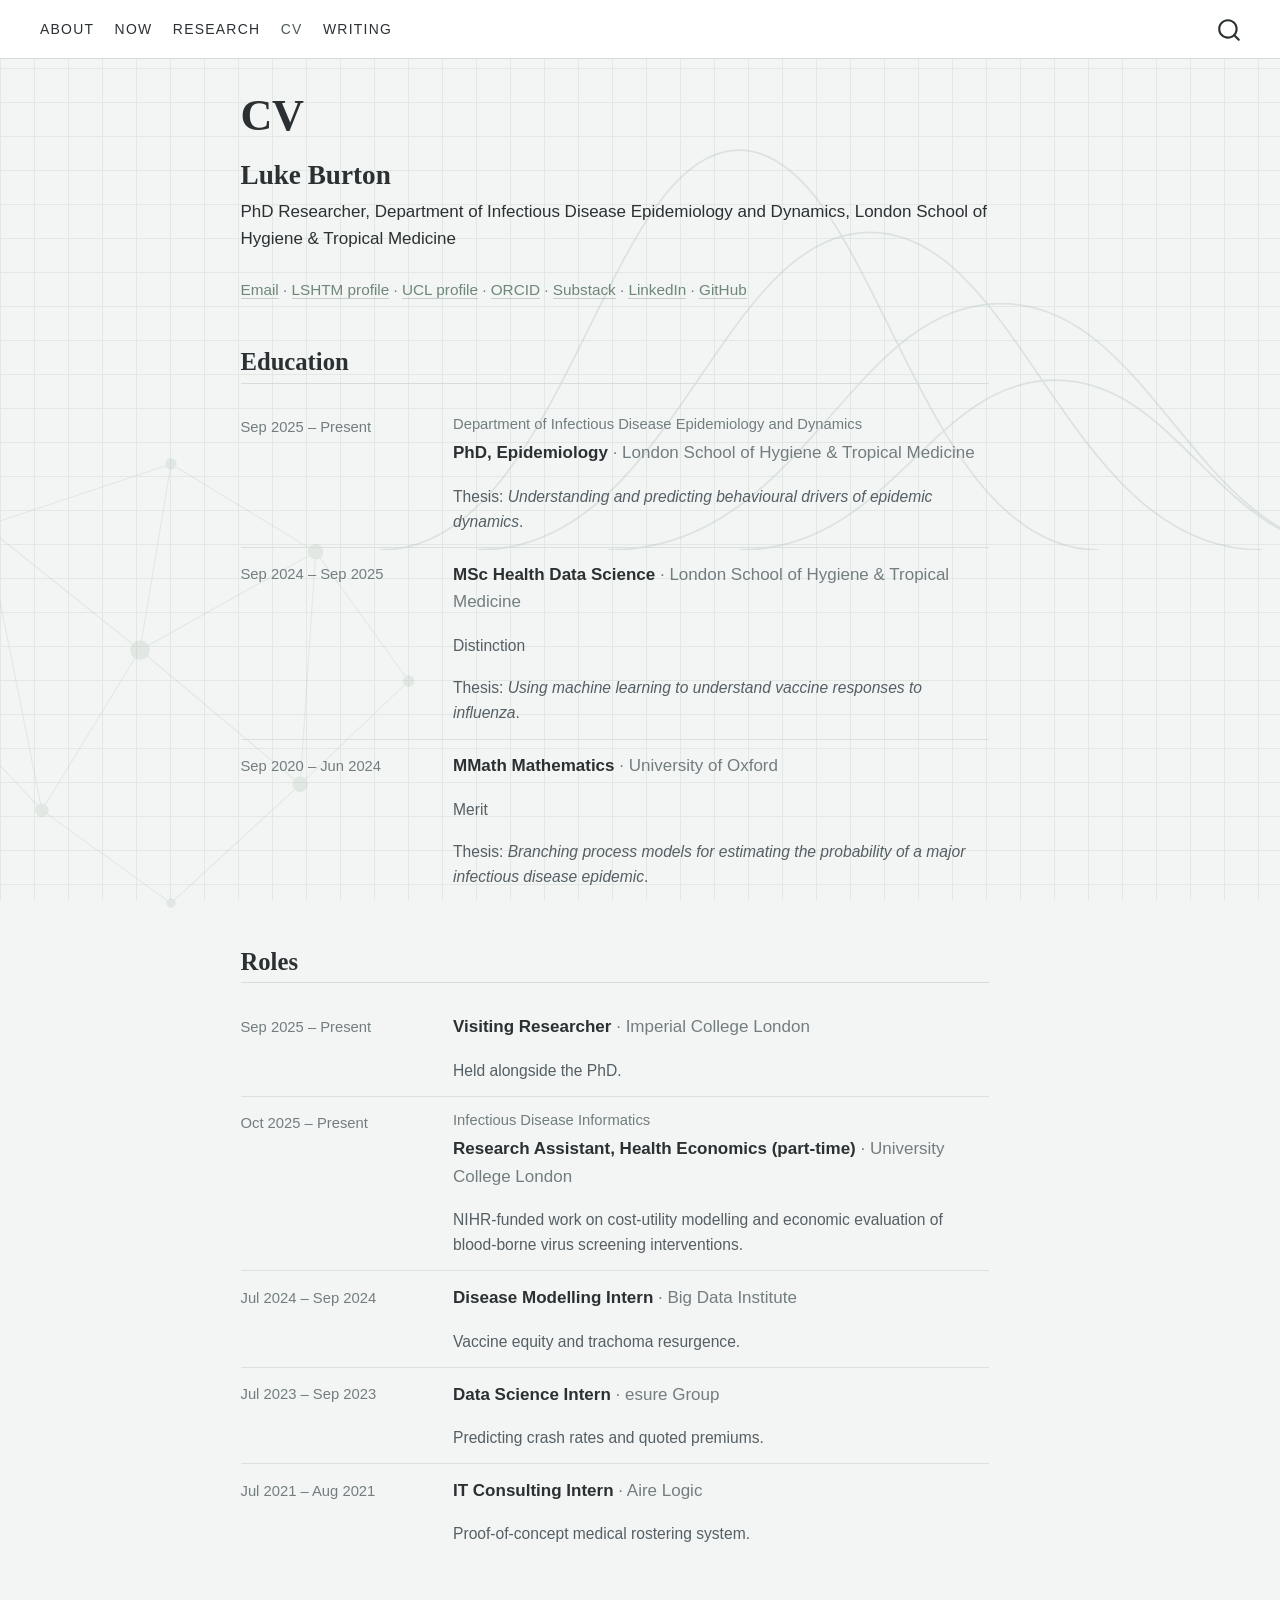
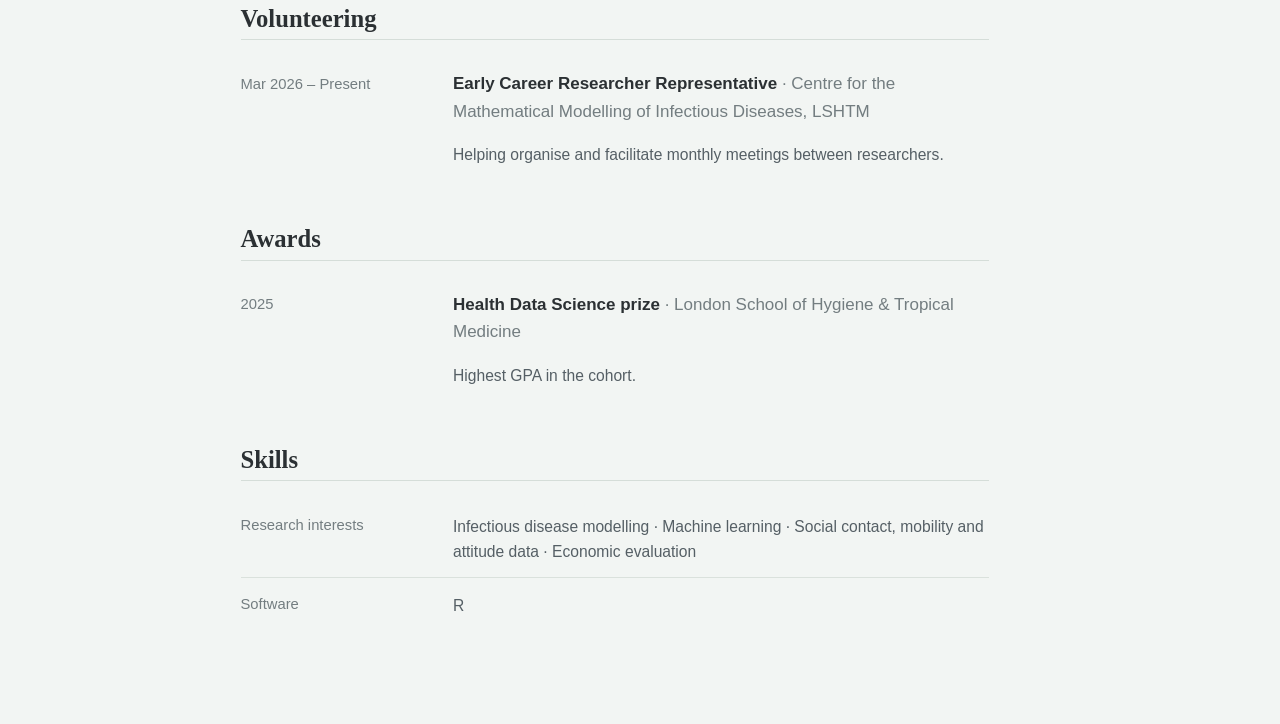
==== cv.html @ eecdefc7 "Built site for gh-pages" ====
<!DOCTYPE html>
<html xmlns="http://www.w3.org/1999/xhtml" lang="en" xml:lang="en"><head>

<meta charset="utf-8">
<meta name="generator" content="quarto-1.10.18">

<meta name="viewport" content="width=device-width, initial-scale=1.0, user-scalable=yes">


<title>CV</title>
<style>
/* Default styles provided by pandoc.
** See https://pandoc.org/MANUAL.html#variables-for-html for config info.
*/
span.smallcaps{font-variant: small-caps;}
div.columns{display: flex; gap: 1.5em;}
div.column{flex: auto;}
@media screen {
div.columns{gap: min(4vw, 1.5em);}
div.column{overflow-x: auto;}
}
div.hanging-indent{margin-left: 1.5em; text-indent: -1.5em;}
ul.task-list{list-style: none;}
ul.task-list li input[type="checkbox"] {
  width: 0.8em;
  margin: 0 0.8em 0.2em -1em; /* quarto-specific, see https://github.com/quarto-dev/quarto-cli/issues/4556 */ 
  vertical-align: middle;
}
</style>


<script src="site_libs/quarto-nav/quarto-nav.js"></script>
<script src="site_libs/quarto-nav/headroom.min.js"></script>
<script src="site_libs/clipboard/clipboard.min.js"></script>
<script src="site_libs/quarto-search/autocomplete.umd.js"></script>
<script src="site_libs/quarto-search/fuse.min.js"></script>
<script src="site_libs/quarto-search/quarto-search.js"></script>
<meta name="quarto:offset" content="./">
<script src="site_libs/quarto-html/quarto.js" type="module"></script>
<script src="site_libs/quarto-html/tabsets/tabsets.js" type="module"></script>
<script src="site_libs/quarto-html/popper.min.js"></script>
<script src="site_libs/quarto-html/tippy.umd.min.js"></script>
<script src="site_libs/quarto-html/anchor.min.js"></script>
<link href="site_libs/quarto-html/tippy.css" rel="stylesheet">
<link href="site_libs/quarto-html/quarto-syntax-highlighting-64a204ab8560d761af7679ceaba22944.css" rel="stylesheet" id="quarto-text-highlighting-styles">
<script src="site_libs/bootstrap/bootstrap.min.js"></script>
<link href="site_libs/bootstrap/bootstrap-icons.css" rel="stylesheet">
<link href="site_libs/bootstrap/bootstrap-a28bf1c7a358cd88977285973ed14ad2.min.css" rel="stylesheet" append-hash="true" id="quarto-bootstrap" data-mode="light">
<script id="quarto-search-options" type="application/json">{
  "location": "navbar",
  "copy-button": false,
  "collapse-after": 3,
  "panel-placement": "end",
  "type": "overlay",
  "limit": 50,
  "keyboard-shortcut": [
    "f",
    "/",
    "s"
  ],
  "show-item-context": false,
  "language": {
    "search-no-results-text": "No results",
    "search-matching-documents-text": "matching documents",
    "search-copy-link-title": "Copy link to search",
    "search-hide-matches-text": "Hide additional matches",
    "search-more-match-text": "more match in this document",
    "search-more-matches-text": "more matches in this document",
    "search-clear-button-title": "Clear",
    "search-text-placeholder": "",
    "search-detached-cancel-button-title": "Cancel",
    "search-submit-button-title": "Submit",
    "search-label": "Search"
  }
}</script>


</head>

<body class="nav-fixed fullcontent quarto-light">

<div id="quarto-search-results"></div>
  <header id="quarto-header" class="headroom fixed-top">
    <nav class="navbar navbar-expand-lg " data-bs-theme="dark">
      <div class="navbar-container container-fluid">
            <div id="quarto-search" class="" title="Search"></div>
          <button class="navbar-toggler" type="button" data-bs-toggle="collapse" data-bs-target="#navbarCollapse" aria-controls="navbarCollapse" role="menu" aria-expanded="false" aria-label="Toggle navigation" onclick="if (window.quartoToggleHeadroom) { window.quartoToggleHeadroom(); }">
  <span class="navbar-toggler-icon"></span>
</button>
          <div class="collapse navbar-collapse" id="navbarCollapse">
            <ul class="navbar-nav navbar-nav-scroll me-auto">
  <li class="nav-item">
    <a class="nav-link" href="./index.html"> 
<span class="menu-text">About</span></a>
  </li>  
  <li class="nav-item">
    <a class="nav-link" href="./now.html"> 
<span class="menu-text">Now</span></a>
  </li>  
  <li class="nav-item">
    <a class="nav-link" href="./research.html"> 
<span class="menu-text">Research</span></a>
  </li>  
  <li class="nav-item">
    <a class="nav-link active" href="./cv.html" aria-current="page"> 
<span class="menu-text">CV</span></a>
  </li>  
  <li class="nav-item">
    <a class="nav-link" href="./writing.html"> 
<span class="menu-text">Writing</span></a>
  </li>  
</ul>
          </div> <!-- /navcollapse -->
            <div class="quarto-navbar-tools">
</div>
      </div> <!-- /container-fluid -->
    </nav>
</header>
<!-- content -->
<div id="quarto-content" class="quarto-container page-columns page-rows-contents page-layout-article page-navbar">
<!-- sidebar -->
<!-- margin-sidebar -->
    
<!-- main -->
<main class="content" id="quarto-document-content">

<header id="title-block-header" class="quarto-title-block default">
<div class="quarto-title">
<h1 class="title">CV</h1>
</div>



<div class="quarto-title-meta">

    
  
    
  </div>
  


</header>


<section id="b58fc729-690b-4000-b19f-365a4093b2ff7b7b3c2076617220706572736f6e616c2e6e616d65203e7d7d" class="level2 unnumbered cv-name cv-header">
<h2 class="unnumbered cv-name anchored" data-anchor-id="b58fc729-690b-4000-b19f-365a4093b2ff7b7b3c2076617220706572736f6e616c2e6e616d65203e7d7d">Luke Burton</h2>
<p>PhD Researcher, Department of Infectious Disease Epidemiology and Dynamics, London School of Hygiene &amp; Tropical Medicine</p>
</section>
<!-- Generated file. Do not edit by hand. -->
<div class="profile-links">
<p><a href="mailto:Luke.Burton1@student.lshtm.ac.uk">Email</a> · <a href="https://www.lshtm.ac.uk/aboutus/people/burton.luke">LSHTM profile</a> · <a href="https://profiles.ucl.ac.uk/108469-luke-burton">UCL profile</a> · <a href="https://orcid.org/0009-0004-3168-0413">ORCID</a> · <a href="https://laburton.substack.com">Substack</a> · <a href="https://www.linkedin.com/in/luke-burton-7563511b1/">LinkedIn</a> · <a href="https://github.com/lukeburton02">GitHub</a></p>
</div>
<section id="education" class="level2">
<h2 class="anchored" data-anchor-id="education">Education</h2>
<!-- Generated file. Do not edit by hand. -->
<div class="cv-entry">
<div class="cv-dates">
<p>Sep 2025 – Present</p>
</div>
<div class="cv-body">
<div class="cv-dept">
<p>Department of Infectious Disease Epidemiology and Dynamics</p>
</div>
<p><strong>PhD, Epidemiology</strong> <span class="cv-org">London School of Hygiene &amp; Tropical Medicine</span></p>
<div class="cv-notes">
<p>Thesis: <em>Understanding and predicting behavioural drivers of epidemic dynamics</em>.</p>
</div>
</div>
</div>
<div class="cv-entry">
<div class="cv-dates">
<p>Sep 2024 – Sep 2025</p>
</div>
<div class="cv-body">
<p><strong>MSc Health Data Science</strong> <span class="cv-org">London School of Hygiene &amp; Tropical Medicine</span></p>
<div class="cv-notes">
<p>Distinction</p>
<p>Thesis: <em>Using machine learning to understand vaccine responses to influenza</em>.</p>
</div>
</div>
</div>
<div class="cv-entry">
<div class="cv-dates">
<p>Sep 2020 – Jun 2024</p>
</div>
<div class="cv-body">
<p><strong>MMath Mathematics</strong> <span class="cv-org">University of Oxford</span></p>
<div class="cv-notes">
<p>Merit</p>
<p>Thesis: <em>Branching process models for estimating the probability of a major infectious disease epidemic</em>.</p>
</div>
</div>
</div>
</section>
<section id="roles" class="level2">
<h2 class="anchored" data-anchor-id="roles">Roles</h2>
<!-- Generated file. Do not edit by hand. -->
<div class="cv-entry">
<div class="cv-dates">
<p>Sep 2025 – Present</p>
</div>
<div class="cv-body">
<p><strong>Visiting Researcher</strong> <span class="cv-org">Imperial College London</span></p>
<div class="cv-notes">
<p>Held alongside the PhD.</p>
</div>
</div>
</div>
<div class="cv-entry">
<div class="cv-dates">
<p>Oct 2025 – Present</p>
</div>
<div class="cv-body">
<div class="cv-dept">
<p>Infectious Disease Informatics</p>
</div>
<p><strong>Research Assistant, Health Economics (part-time)</strong> <span class="cv-org">University College London</span></p>
<div class="cv-notes">
<p>NIHR-funded work on cost-utility modelling and economic evaluation of blood-borne virus screening interventions.</p>
</div>
</div>
</div>
<div class="cv-entry">
<div class="cv-dates">
<p>Jul 2024 – Sep 2024</p>
</div>
<div class="cv-body">
<p><strong>Disease Modelling Intern</strong> <span class="cv-org">Big Data Institute</span></p>
<div class="cv-notes">
<p>Vaccine equity and trachoma resurgence.</p>
</div>
</div>
</div>
<div class="cv-entry">
<div class="cv-dates">
<p>Jul 2023 – Sep 2023</p>
</div>
<div class="cv-body">
<p><strong>Data Science Intern</strong> <span class="cv-org">esure Group</span></p>
<div class="cv-notes">
<p>Predicting crash rates and quoted premiums.</p>
</div>
</div>
</div>
<div class="cv-entry">
<div class="cv-dates">
<p>Jul 2021 – Aug 2021</p>
</div>
<div class="cv-body">
<p><strong>IT Consulting Intern</strong> <span class="cv-org">Aire Logic</span></p>
<div class="cv-notes">
<p>Proof-of-concept medical rostering system.</p>
</div>
</div>
</div>
</section>
<section id="volunteering" class="level2">
<h2 class="anchored" data-anchor-id="volunteering">Volunteering</h2>
<!-- Generated file. Do not edit by hand. -->
<div class="cv-entry">
<div class="cv-dates">
<p>Mar 2026 – Present</p>
</div>
<div class="cv-body">
<p><strong>Early Career Researcher Representative</strong> <span class="cv-org">Centre for the Mathematical Modelling of Infectious Diseases, LSHTM</span></p>
<div class="cv-notes">
<p>Helping organise and facilitate monthly meetings between researchers.</p>
</div>
</div>
</div>
</section>
<section id="awards" class="level2">
<h2 class="anchored" data-anchor-id="awards">Awards</h2>
<!-- Generated file. Do not edit by hand. -->
<div class="cv-entry">
<div class="cv-dates">
<p>2025</p>
</div>
<div class="cv-body">
<p><strong>Health Data Science prize</strong> <span class="cv-org">London School of Hygiene &amp; Tropical Medicine</span></p>
<div class="cv-notes">
<p>Highest GPA in the cohort.</p>
</div>
</div>
</div>
</section>
<section id="skills" class="level2">
<h2 class="anchored" data-anchor-id="skills">Skills</h2>
<!-- Generated file. Do not edit by hand. -->
<div class="cv-entry">
<div class="cv-dates">
<p>Research interests</p>
</div>
<div class="cv-body">
<div class="cv-notes">
<p>Infectious disease modelling · Machine learning · Social contact, mobility and attitude data · Economic evaluation</p>
</div>
</div>
</div>
<div class="cv-entry">
<div class="cv-dates">
<p>Software</p>
</div>
<div class="cv-body">
<div class="cv-notes">
<p>R</p>
</div>
</div>
</div>


</section>

</main> <!-- /main -->
<script id="quarto-html-after-body" type="application/javascript">
  window.document.addEventListener("DOMContentLoaded", function (event) {
    const icon = "";
    const anchorJS = new window.AnchorJS();
    anchorJS.options = {
      placement: 'right',
      icon: icon
    };
    anchorJS.add('.anchored');
    const isCodeAnnotation = (el) => {
      for (const clz of el.classList) {
        if (clz.startsWith('code-annotation-')) {                     
          return true;
        }
      }
      return false;
    }
    const onCopySuccess = function(e) {
      // button target
      const button = e.trigger;
      // don't keep focus
      button.blur();
      // flash "checked"
      button.classList.add('code-copy-button-checked');
      var currentTitle = button.getAttribute("title");
      button.setAttribute("title", "Copied!");
      let tooltip;
      if (window.bootstrap) {
        button.setAttribute("data-bs-toggle", "tooltip");
        button.setAttribute("data-bs-placement", "left");
        button.setAttribute("data-bs-title", "Copied!");
        tooltip = new bootstrap.Tooltip(button, 
          { trigger: "manual", 
            customClass: "code-copy-button-tooltip",
            offset: [0, -8]});
        tooltip.show();    
      }
      setTimeout(function() {
        if (tooltip) {
          tooltip.hide();
          button.removeAttribute("data-bs-title");
          button.removeAttribute("data-bs-toggle");
          button.removeAttribute("data-bs-placement");
        }
        button.setAttribute("title", currentTitle);
        button.classList.remove('code-copy-button-checked');
      }, 1000);
      // clear code selection
      e.clearSelection();
    }
    const getTextToCopy = function(trigger) {
      const outerScaffold = trigger.parentElement.cloneNode(true);
      const codeEl = outerScaffold.querySelector('code');
      for (const childEl of codeEl.children) {
        if (isCodeAnnotation(childEl)) {
          childEl.remove();
        }
      }
      return codeEl.innerText;
    }
    const clipboard = new window.ClipboardJS('.code-copy-button:not([data-in-quarto-modal])', {
      text: getTextToCopy
    });
    clipboard.on('success', onCopySuccess);
    if (window.document.getElementById('quarto-embedded-source-code-modal')) {
      const clipboardModal = new window.ClipboardJS('.code-copy-button[data-in-quarto-modal]', {
        text: getTextToCopy,
        container: window.document.getElementById('quarto-embedded-source-code-modal')
      });
      clipboardModal.on('success', onCopySuccess);
    }
      var localhostRegex = new RegExp(/^(?:http|https):\/\/localhost\:?[0-9]*\//);
      var mailtoRegex = new RegExp(/^mailto:/);
        var filterRegex = new RegExp("https:\/\/lukeaburton\.co\.uk");
      var isInternal = (href) => {
          return filterRegex.test(href) || localhostRegex.test(href) || mailtoRegex.test(href);
      }
      // Inspect non-navigation links and adorn them if external
     var links = window.document.querySelectorAll('a[href]:not(.nav-link):not(.navbar-brand):not(.toc-action):not(.sidebar-link):not(.sidebar-item-toggle):not(.pagination-link):not(.no-external):not([aria-hidden]):not(.dropdown-item):not(.quarto-navigation-tool):not(.about-link)');
      for (var i=0; i<links.length; i++) {
        const link = links[i];
        if (!isInternal(link.href)) {
          // undo the damage that might have been done by quarto-nav.js in the case of
          // links that we want to consider external
          if (link.dataset.originalHref !== undefined) {
            link.href = link.dataset.originalHref;
          }
            // target, if specified
            link.setAttribute("target", "_blank");
            if (link.getAttribute("rel") === null) {
              link.setAttribute("rel", "noopener");
            }
        }
      }
    function tippyHover(el, contentFn, onTriggerFn, onUntriggerFn) {
      const config = {
        allowHTML: true,
        maxWidth: 500,
        delay: 100,
        arrow: false,
        appendTo: function(el) {
            return el.parentElement;
        },
        interactive: true,
        interactiveBorder: 10,
        theme: 'quarto',
        placement: 'bottom-start',
      };
      if (contentFn) {
        config.content = contentFn;
      }
      if (onTriggerFn) {
        config.onTrigger = onTriggerFn;
      }
      if (onUntriggerFn) {
        config.onUntrigger = onUntriggerFn;
      }
      window.tippy(el, config); 
    }
    const noterefs = window.document.querySelectorAll('a[role="doc-noteref"]');
    for (var i=0; i<noterefs.length; i++) {
      const ref = noterefs[i];
      tippyHover(ref, function() {
        // use id or data attribute instead here
        let href = ref.getAttribute('data-footnote-href') || ref.getAttribute('href');
        try { href = new URL(href).hash; } catch {}
        const id = href.replace(/^#\/?/, "");
        const note = window.document.getElementById(id);
        if (note) {
          return note.innerHTML;
        } else {
          return "";
        }
      });
    }
    const xrefs = window.document.querySelectorAll('a.quarto-xref');
    const processXRef = (id, note) => {
      // Strip column container classes
      const stripColumnClz = (el) => {
        el.classList.remove("page-full", "page-columns");
        if (el.children) {
          for (const child of el.children) {
            stripColumnClz(child);
          }
        }
      }
      stripColumnClz(note)
      if (id === null || id.startsWith('sec-')) {
        // Special case sections, only their first couple elements
        const container = document.createElement("div");
        if (note.children && note.children.length > 2) {
          container.appendChild(note.children[0].cloneNode(true));
          for (let i = 1; i < note.children.length; i++) {
            const child = note.children[i];
            if (child.tagName === "P" && child.innerText === "") {
              continue;
            } else {
              container.appendChild(child.cloneNode(true));
              break;
            }
          }
          if (window.Quarto?.typesetMath) {
            window.Quarto.typesetMath(container);
          }
          return container.innerHTML
        } else {
          if (window.Quarto?.typesetMath) {
            window.Quarto.typesetMath(note);
          }
          return note.innerHTML;
        }
      } else {
        // Remove any anchor links if they are present
        const anchorLink = note.querySelector('a.anchorjs-link');
        if (anchorLink) {
          anchorLink.remove();
        }
        if (window.Quarto?.typesetMath) {
          window.Quarto.typesetMath(note);
        }
        if (note.classList.contains("callout")) {
          return note.outerHTML;
        } else {
          return note.innerHTML;
        }
      }
    }
    for (var i=0; i<xrefs.length; i++) {
      const xref = xrefs[i];
      tippyHover(xref, undefined, function(instance) {
        instance.disable();
        let url = xref.getAttribute('href');
        let hash = undefined; 
        if (url.startsWith('#')) {
          hash = url;
        } else {
          try { hash = new URL(url).hash; } catch {}
        }
        if (hash) {
          const id = hash.replace(/^#\/?/, "");
          const note = window.document.getElementById(id);
          if (note !== null) {
            try {
              const html = processXRef(id, note.cloneNode(true));
              instance.setContent(html);
            } finally {
              instance.enable();
              instance.show();
            }
          } else {
            // See if we can fetch this
            fetch(url.split('#')[0])
            .then(res => res.text())
            .then(html => {
              const parser = new DOMParser();
              const htmlDoc = parser.parseFromString(html, "text/html");
              const note = htmlDoc.getElementById(id);
              if (note !== null) {
                const html = processXRef(id, note);
                instance.setContent(html);
              } 
            }).finally(() => {
              instance.enable();
              instance.show();
            });
          }
        } else {
          // See if we can fetch a full url (with no hash to target)
          // This is a special case and we should probably do some content thinning / targeting
          fetch(url)
          .then(res => res.text())
          .then(html => {
            const parser = new DOMParser();
            const htmlDoc = parser.parseFromString(html, "text/html");
            const note = htmlDoc.querySelector('main.content');
            if (note !== null) {
              // This should only happen for chapter cross references
              // (since there is no id in the URL)
              // remove the first header
              if (note.children.length > 0 && note.children[0].tagName === "HEADER") {
                note.children[0].remove();
              }
              const html = processXRef(null, note);
              instance.setContent(html);
            } 
          }).finally(() => {
            instance.enable();
            instance.show();
          });
        }
      }, function(instance) {
      });
    }
        let selectedAnnoteEl;
        const selectorForAnnotation = ( cell, annotation) => {
          let cellAttr = 'data-code-cell="' + cell + '"';
          let lineAttr = 'data-code-annotation="' +  annotation + '"';
          const selector = 'span[' + cellAttr + '][' + lineAttr + ']';
          return selector;
        }
        const selectCodeLines = (annoteEl) => {
          const doc = window.document;
          const targetCell = annoteEl.getAttribute("data-target-cell");
          const targetAnnotation = annoteEl.getAttribute("data-target-annotation");
          const annoteSpan = window.document.querySelector(selectorForAnnotation(targetCell, targetAnnotation));
          const lines = annoteSpan.getAttribute("data-code-lines").split(",");
          const lineIds = lines.map((line) => {
            return targetCell + "-" + line;
          })
          let top = null;
          let height = null;
          let parent = null;
          if (lineIds.length > 0) {
              //compute the position of the single el (top and bottom and make a div)
              const el = window.document.getElementById(lineIds[0]);
              top = el.offsetTop;
              height = el.offsetHeight;
              parent = el.parentElement.parentElement;
            if (lineIds.length > 1) {
              const lastEl = window.document.getElementById(lineIds[lineIds.length - 1]);
              const bottom = lastEl.offsetTop + lastEl.offsetHeight;
              height = bottom - top;
            }
            if (top !== null && height !== null && parent !== null) {
              // cook up a div (if necessary) and position it 
              let div = window.document.getElementById("code-annotation-line-highlight");
              if (div === null) {
                div = window.document.createElement("div");
                div.setAttribute("id", "code-annotation-line-highlight");
                div.style.position = 'absolute';
                parent.appendChild(div);
              }
              div.style.top = top - 2 + "px";
              div.style.height = height + 4 + "px";
              div.style.left = 0;
              let gutterDiv = window.document.getElementById("code-annotation-line-highlight-gutter");
              if (gutterDiv === null) {
                gutterDiv = window.document.createElement("div");
                gutterDiv.setAttribute("id", "code-annotation-line-highlight-gutter");
                gutterDiv.style.position = 'absolute';
                const codeCell = window.document.getElementById(targetCell);
                const gutter = codeCell.querySelector('.code-annotation-gutter');
                gutter.appendChild(gutterDiv);
              }
              gutterDiv.style.top = top - 2 + "px";
              gutterDiv.style.height = height + 4 + "px";
            }
            selectedAnnoteEl = annoteEl;
          }
        };
        const unselectCodeLines = () => {
          const elementsIds = ["code-annotation-line-highlight", "code-annotation-line-highlight-gutter"];
          elementsIds.forEach((elId) => {
            const div = window.document.getElementById(elId);
            if (div) {
              div.remove();
            }
          });
          selectedAnnoteEl = undefined;
        };
          // Handle positioning of the toggle
      window.addEventListener(
        "resize",
        throttle(() => {
          elRect = undefined;
          if (selectedAnnoteEl) {
            selectCodeLines(selectedAnnoteEl);
          }
        }, 10)
      );
      function throttle(fn, ms) {
      let throttle = false;
      let timer;
        return (...args) => {
          if(!throttle) { // first call gets through
              fn.apply(this, args);
              throttle = true;
          } else { // all the others get throttled
              if(timer) clearTimeout(timer); // cancel #2
              timer = setTimeout(() => {
                fn.apply(this, args);
                timer = throttle = false;
              }, ms);
          }
        };
      }
        // Attach click handler to the DT
        const annoteDls = window.document.querySelectorAll('dt[data-target-cell]');
        for (const annoteDlNode of annoteDls) {
          annoteDlNode.addEventListener('click', (event) => {
            const clickedEl = event.target;
            if (clickedEl !== selectedAnnoteEl) {
              unselectCodeLines();
              const activeEl = window.document.querySelector('dt[data-target-cell].code-annotation-active');
              if (activeEl) {
                activeEl.classList.remove('code-annotation-active');
              }
              selectCodeLines(clickedEl);
              clickedEl.classList.add('code-annotation-active');
            } else {
              // Unselect the line
              unselectCodeLines();
              clickedEl.classList.remove('code-annotation-active');
            }
          });
        }
    const findCites = (el) => {
      const parentEl = el.parentElement;
      if (parentEl) {
        const cites = parentEl.dataset.cites;
        if (cites) {
          return {
            el,
            cites: cites.split(' ')
          };
        } else {
          return findCites(el.parentElement)
        }
      } else {
        return undefined;
      }
    };
    var bibliorefs = window.document.querySelectorAll('a[role="doc-biblioref"]');
    for (var i=0; i<bibliorefs.length; i++) {
      const ref = bibliorefs[i];
      const citeInfo = findCites(ref);
      if (citeInfo) {
        tippyHover(citeInfo.el, function() {
          var popup = window.document.createElement('div');
          citeInfo.cites.forEach(function(cite) {
            var citeDiv = window.document.createElement('div');
            citeDiv.classList.add('hanging-indent');
            citeDiv.classList.add('csl-entry');
            var biblioDiv = window.document.getElementById('ref-' + cite);
            if (biblioDiv) {
              citeDiv.innerHTML = biblioDiv.innerHTML;
            }
            popup.appendChild(citeDiv);
          });
          return popup.innerHTML;
        });
      }
    }
  });
  </script>
</div> <!-- /content -->




</body></html>
---- site_libs/quarto-html/tippy.css ----
.tippy-box[data-animation=fade][data-state=hidden]{opacity:0}[data-tippy-root]{max-width:calc(100vw - 10px)}.tippy-box{position:relative;background-color:#333;color:#fff;border-radius:4px;font-size:14px;line-height:1.4;white-space:normal;outline:0;transition-property:transform,visibility,opacity}.tippy-box[data-placement^=top]>.tippy-arrow{bottom:0}.tippy-box[data-placement^=top]>.tippy-arrow:before{bottom:-7px;left:0;border-width:8px 8px 0;border-top-color:initial;transform-origin:center top}.tippy-box[data-placement^=bottom]>.tippy-arrow{top:0}.tippy-box[data-placement^=bottom]>.tippy-arrow:before{top:-7px;left:0;border-width:0 8px 8px;border-bottom-color:initial;transform-origin:center bottom}.tippy-box[data-placement^=left]>.tippy-arrow{right:0}.tippy-box[data-placement^=left]>.tippy-arrow:before{border-width:8px 0 8px 8px;border-left-color:initial;right:-7px;transform-origin:center left}.tippy-box[data-placement^=right]>.tippy-arrow{left:0}.tippy-box[data-placement^=right]>.tippy-arrow:before{left:-7px;border-width:8px 8px 8px 0;border-right-color:initial;transform-origin:center right}.tippy-box[data-inertia][data-state=visible]{transition-timing-function:cubic-bezier(.54,1.5,.38,1.11)}.tippy-arrow{width:16px;height:16px;color:#333}.tippy-arrow:before{content:"";position:absolute;border-color:transparent;border-style:solid}.tippy-content{position:relative;padding:5px 9px;z-index:1}
---- site_libs/quarto-html/quarto-syntax-highlighting-64a204ab8560d761af7679ceaba22944.css ----
/* quarto syntax highlight colors */
:root {
  --quarto-hl-ot-color: #003B4F;
  --quarto-hl-at-color: #657422;
  --quarto-hl-ss-color: #20794D;
  --quarto-hl-an-color: #5E5E5E;
  --quarto-hl-fu-color: #4758AB;
  --quarto-hl-st-color: #20794D;
  --quarto-hl-cf-color: #003B4F;
  --quarto-hl-op-color: #5E5E5E;
  --quarto-hl-er-color: #AD0000;
  --quarto-hl-bn-color: #AD0000;
  --quarto-hl-al-color: #AD0000;
  --quarto-hl-va-color: #111111;
  --quarto-hl-bu-color: inherit;
  --quarto-hl-ex-color: inherit;
  --quarto-hl-pp-color: #AD0000;
  --quarto-hl-in-color: #5E5E5E;
  --quarto-hl-vs-color: #20794D;
  --quarto-hl-wa-color: #5E5E5E;
  --quarto-hl-do-color: #5E5E5E;
  --quarto-hl-im-color: #00769E;
  --quarto-hl-ch-color: #20794D;
  --quarto-hl-dt-color: #AD0000;
  --quarto-hl-fl-color: #AD0000;
  --quarto-hl-co-color: #5E5E5E;
  --quarto-hl-cv-color: #5E5E5E;
  --quarto-hl-cn-color: #8f5902;
  --quarto-hl-sc-color: #5E5E5E;
  --quarto-hl-dv-color: #AD0000;
  --quarto-hl-kw-color: #003B4F;
}

/* other quarto variables */
:root {
  --quarto-font-monospace: SFMono-Regular, Menlo, Monaco, Consolas, "Liberation Mono", "Courier New", monospace;
}

/* syntax highlight based on Pandoc's rules */
pre > code.sourceCode > span {
  color: #003B4F;
}

code.sourceCode > span {
  color: #003B4F;
}

div.sourceCode,
div.sourceCode pre.sourceCode {
  color: #003B4F;
}

/* Normal */
code span {
  color: #003B4F;
}

/* Alert */
code span.al {
  color: #AD0000;
  font-style: inherit;
}

/* Annotation */
code span.an {
  color: #5E5E5E;
  font-style: inherit;
}

/* Attribute */
code span.at {
  color: #657422;
  font-style: inherit;
}

/* BaseN */
code span.bn {
  color: #AD0000;
  font-style: inherit;
}

/* BuiltIn */
code span.bu {
  font-style: inherit;
}

/* ControlFlow */
code span.cf {
  color: #003B4F;
  font-weight: bold;
  font-style: inherit;
}

/* Char */
code span.ch {
  color: #20794D;
  font-style: inherit;
}

/* Constant */
code span.cn {
  color: #8f5902;
  font-style: inherit;
}

/* Comment */
code span.co {
  color: #5E5E5E;
  font-style: inherit;
}

/* CommentVar */
code span.cv {
  color: #5E5E5E;
  font-style: italic;
}

/* Documentation */
code span.do {
  color: #5E5E5E;
  font-style: italic;
}

/* DataType */
code span.dt {
  color: #AD0000;
  font-style: inherit;
}

/* DecVal */
code span.dv {
  color: #AD0000;
  font-style: inherit;
}

/* Error */
code span.er {
  color: #AD0000;
  font-style: inherit;
}

/* Extension */
code span.ex {
  font-style: inherit;
}

/* Float */
code span.fl {
  color: #AD0000;
  font-style: inherit;
}

/* Function */
code span.fu {
  color: #4758AB;
  font-style: inherit;
}

/* Import */
code span.im {
  color: #00769E;
  font-style: inherit;
}

/* Information */
code span.in {
  color: #5E5E5E;
  font-style: inherit;
}

/* Keyword */
code span.kw {
  color: #003B4F;
  font-weight: bold;
  font-style: inherit;
}

/* Operator */
code span.op {
  color: #5E5E5E;
  font-style: inherit;
}

/* Other */
code span.ot {
  color: #003B4F;
  font-style: inherit;
}

/* Preprocessor */
code span.pp {
  color: #AD0000;
  font-style: inherit;
}

/* SpecialChar */
code span.sc {
  color: #5E5E5E;
  font-style: inherit;
}

/* SpecialString */
code span.ss {
  color: #20794D;
  font-style: inherit;
}

/* String */
code span.st {
  color: #20794D;
  font-style: inherit;
}

/* Variable */
code span.va {
  color: #111111;
  font-style: inherit;
}

/* VerbatimString */
code span.vs {
  color: #20794D;
  font-style: inherit;
}

/* Warning */
code span.wa {
  color: #5E5E5E;
  font-style: italic;
}

.prevent-inlining {
  content: "</";
}

/*# sourceMappingURL=9d8d5bb603a83b8298b89080a598c93b.css.map */
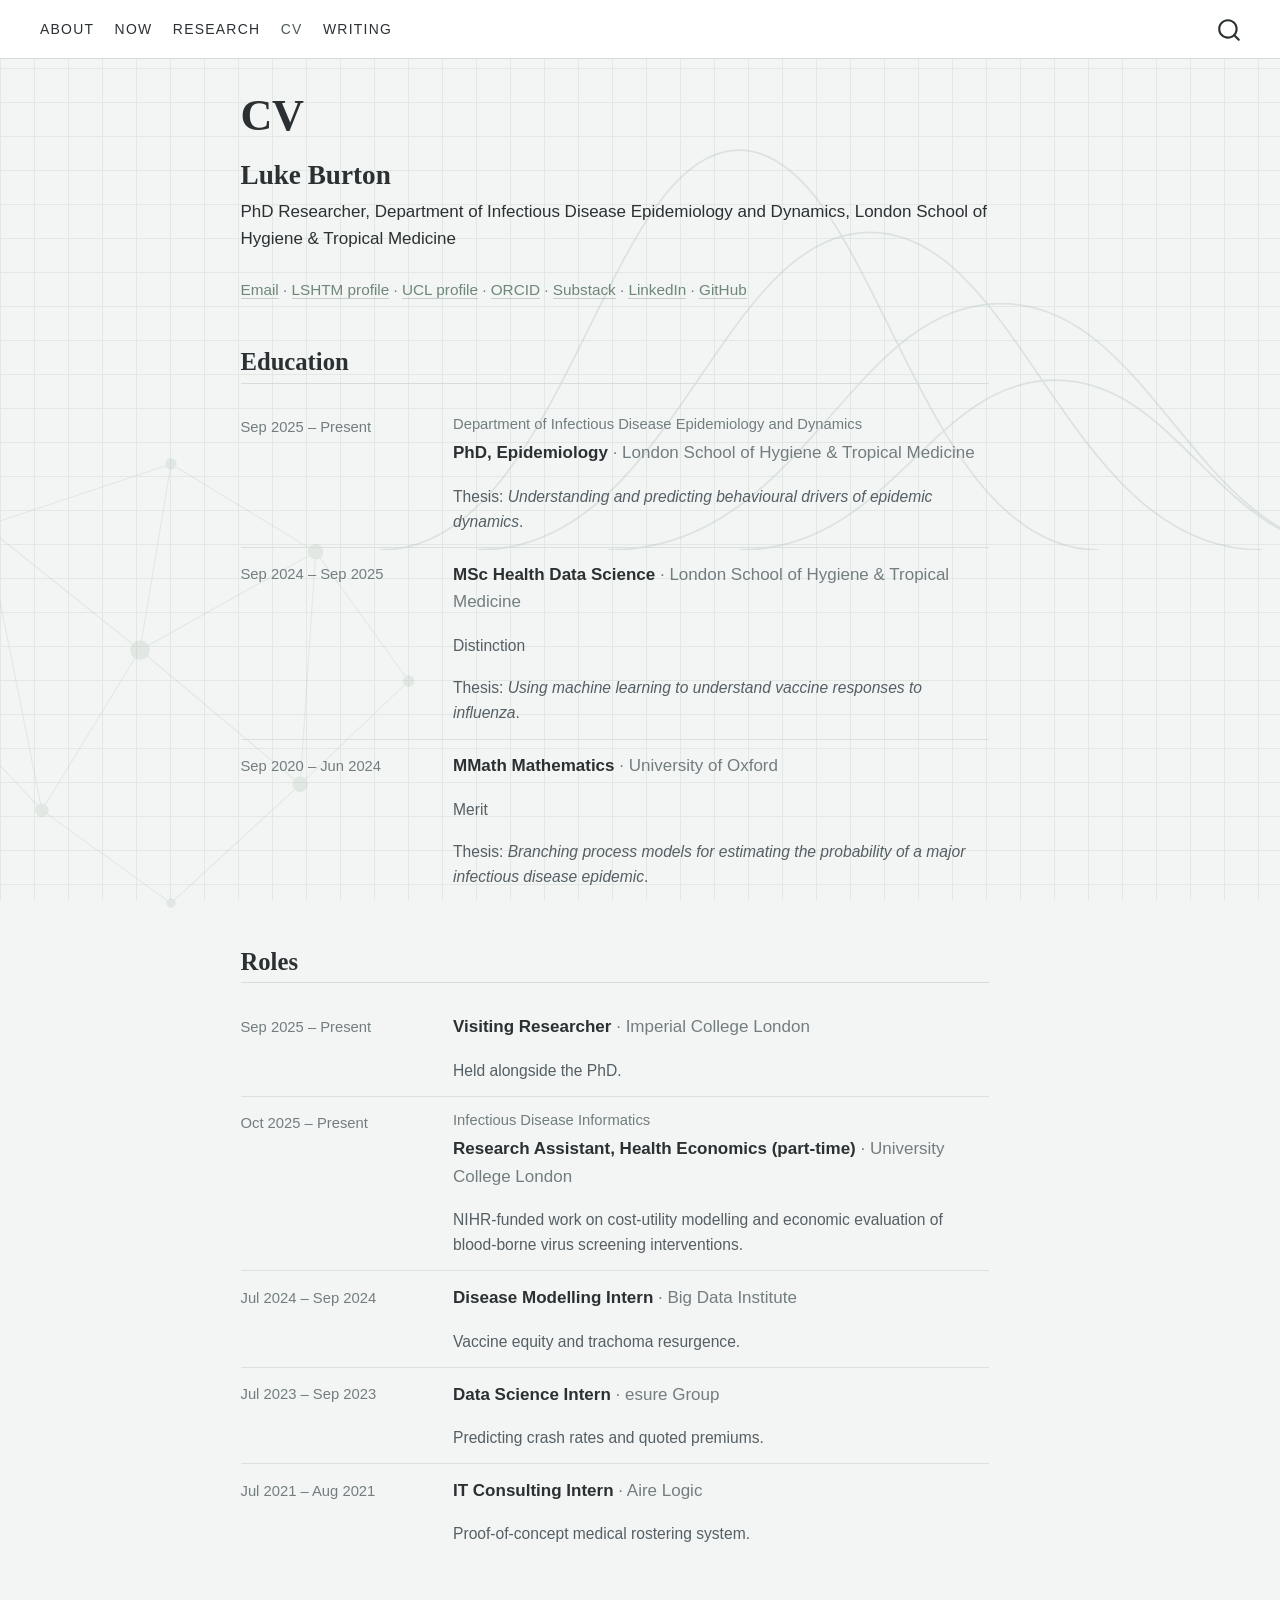
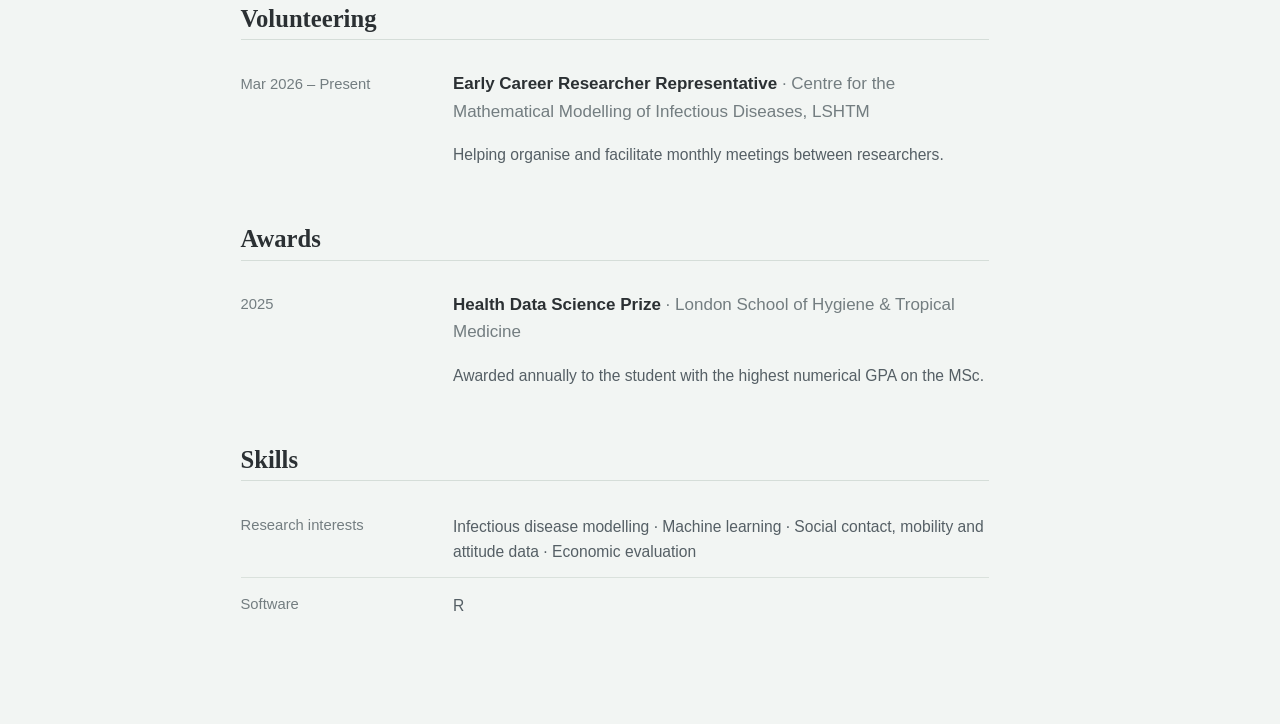
==== commit 12483e26: "Built site for gh-pages" ====
--- a/cv.html
+++ b/cv.html
@@ -278,9 +278,9 @@
 <p>2025</p>
 </div>
 <div class="cv-body">
-<p><strong>Health Data Science prize</strong> <span class="cv-org">London School of Hygiene &amp; Tropical Medicine</span></p>
-<div class="cv-notes">
-<p>Highest GPA in the cohort.</p>
+<p><strong>Health Data Science Prize</strong> <span class="cv-org">London School of Hygiene &amp; Tropical Medicine</span></p>
+<div class="cv-notes">
+<p>Awarded annually to the student with the highest numerical GPA on the MSc.</p>
 </div>
 </div>
 </div>
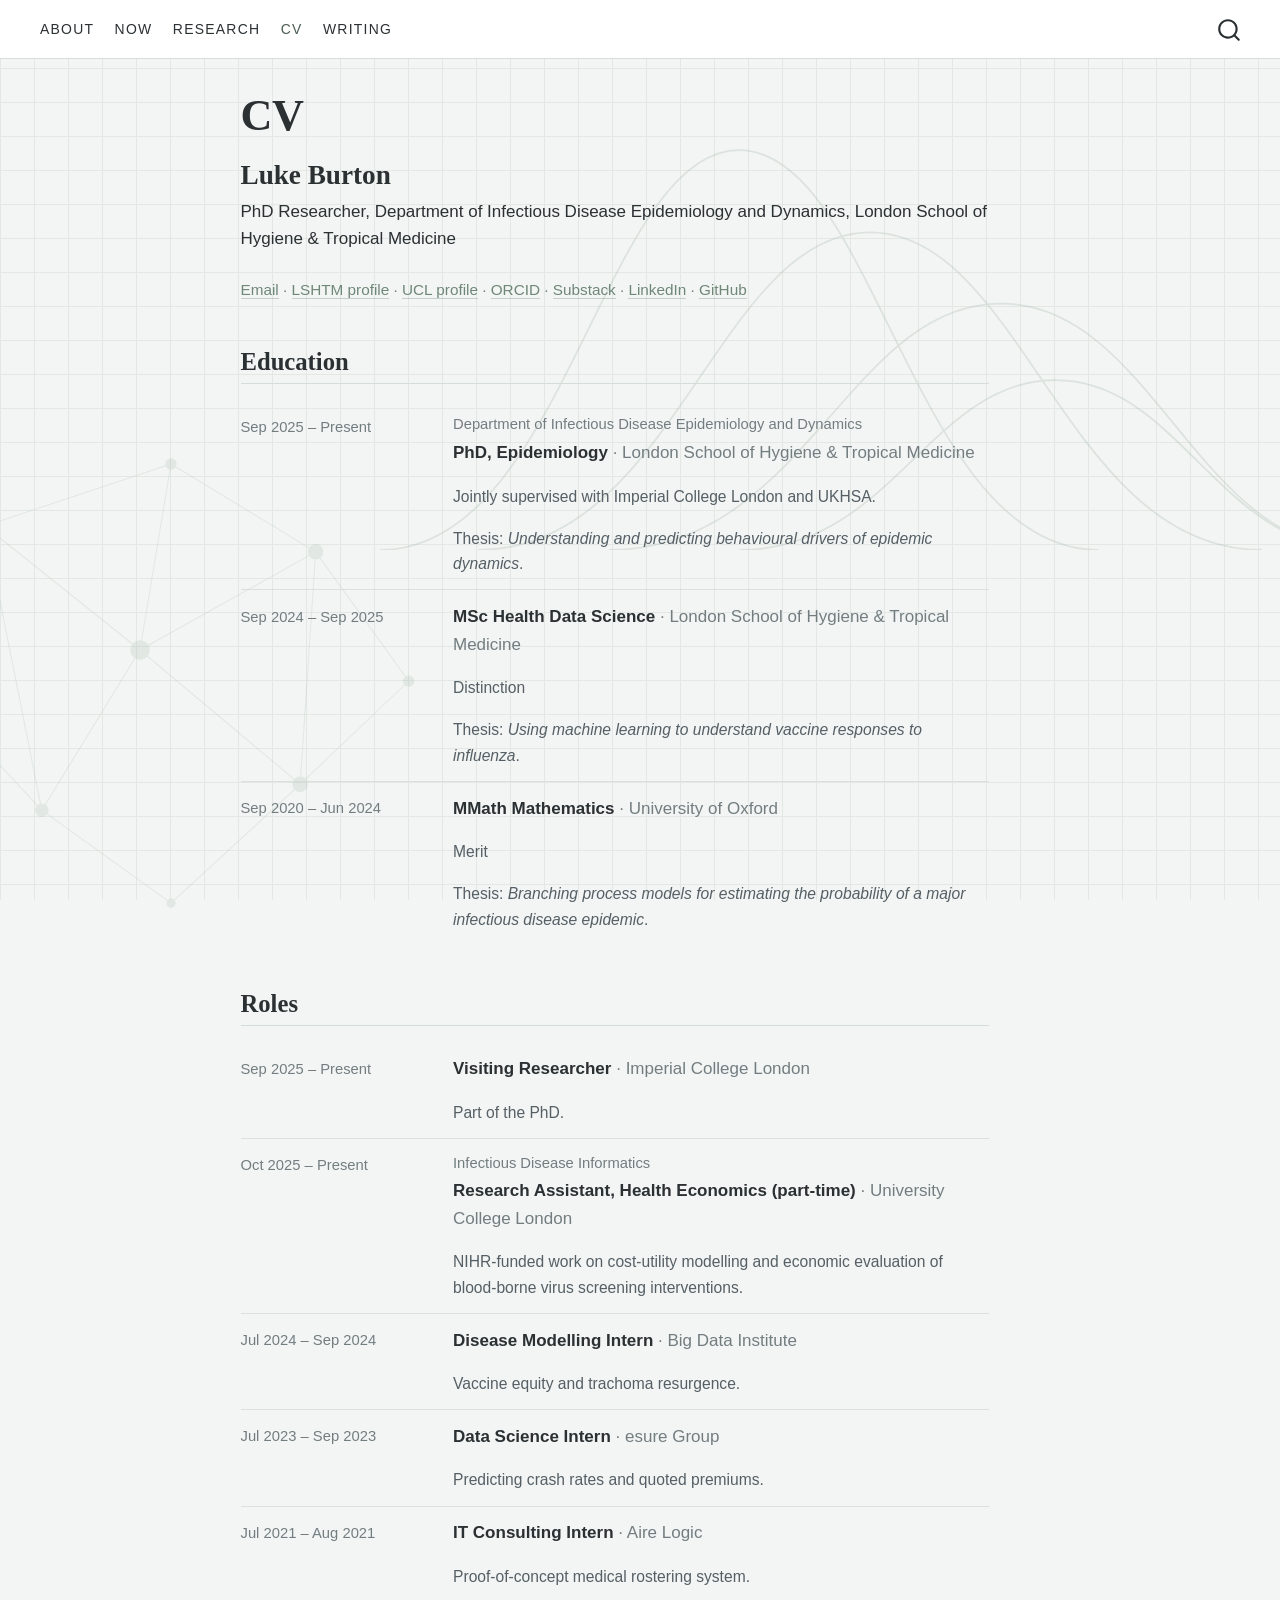
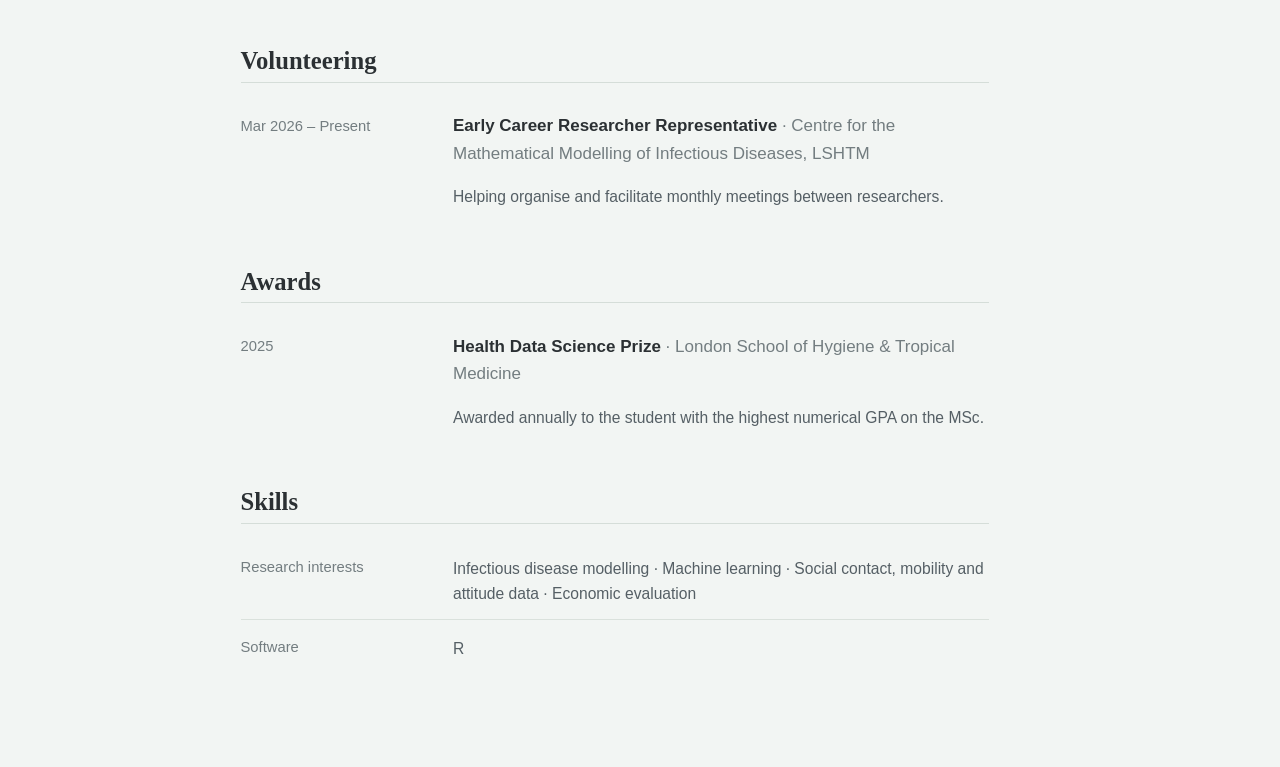
==== commit cf025f4e: "Built site for gh-pages" ====
--- a/cv.html
+++ b/cv.html
@@ -45,7 +45,7 @@
 <link href="site_libs/quarto-html/quarto-syntax-highlighting-64a204ab8560d761af7679ceaba22944.css" rel="stylesheet" id="quarto-text-highlighting-styles">
 <script src="site_libs/bootstrap/bootstrap.min.js"></script>
 <link href="site_libs/bootstrap/bootstrap-icons.css" rel="stylesheet">
-<link href="site_libs/bootstrap/bootstrap-a28bf1c7a358cd88977285973ed14ad2.min.css" rel="stylesheet" append-hash="true" id="quarto-bootstrap" data-mode="light">
+<link href="site_libs/bootstrap/bootstrap-5bb09450fe2c5aace1204da6cc6038b9.min.css" rel="stylesheet" append-hash="true" id="quarto-bootstrap" data-mode="light">
 <script id="quarto-search-options" type="application/json">{
   "location": "navbar",
   "copy-button": false,
@@ -164,6 +164,7 @@
 </div>
 <p><strong>PhD, Epidemiology</strong> <span class="cv-org">London School of Hygiene &amp; Tropical Medicine</span></p>
 <div class="cv-notes">
+<p>Jointly supervised with Imperial College London and UKHSA.</p>
 <p>Thesis: <em>Understanding and predicting behavioural drivers of epidemic dynamics</em>.</p>
 </div>
 </div>
@@ -203,7 +204,7 @@
 <div class="cv-body">
 <p><strong>Visiting Researcher</strong> <span class="cv-org">Imperial College London</span></p>
 <div class="cv-notes">
-<p>Held alongside the PhD.</p>
+<p>Part of the PhD.</p>
 </div>
 </div>
 </div>
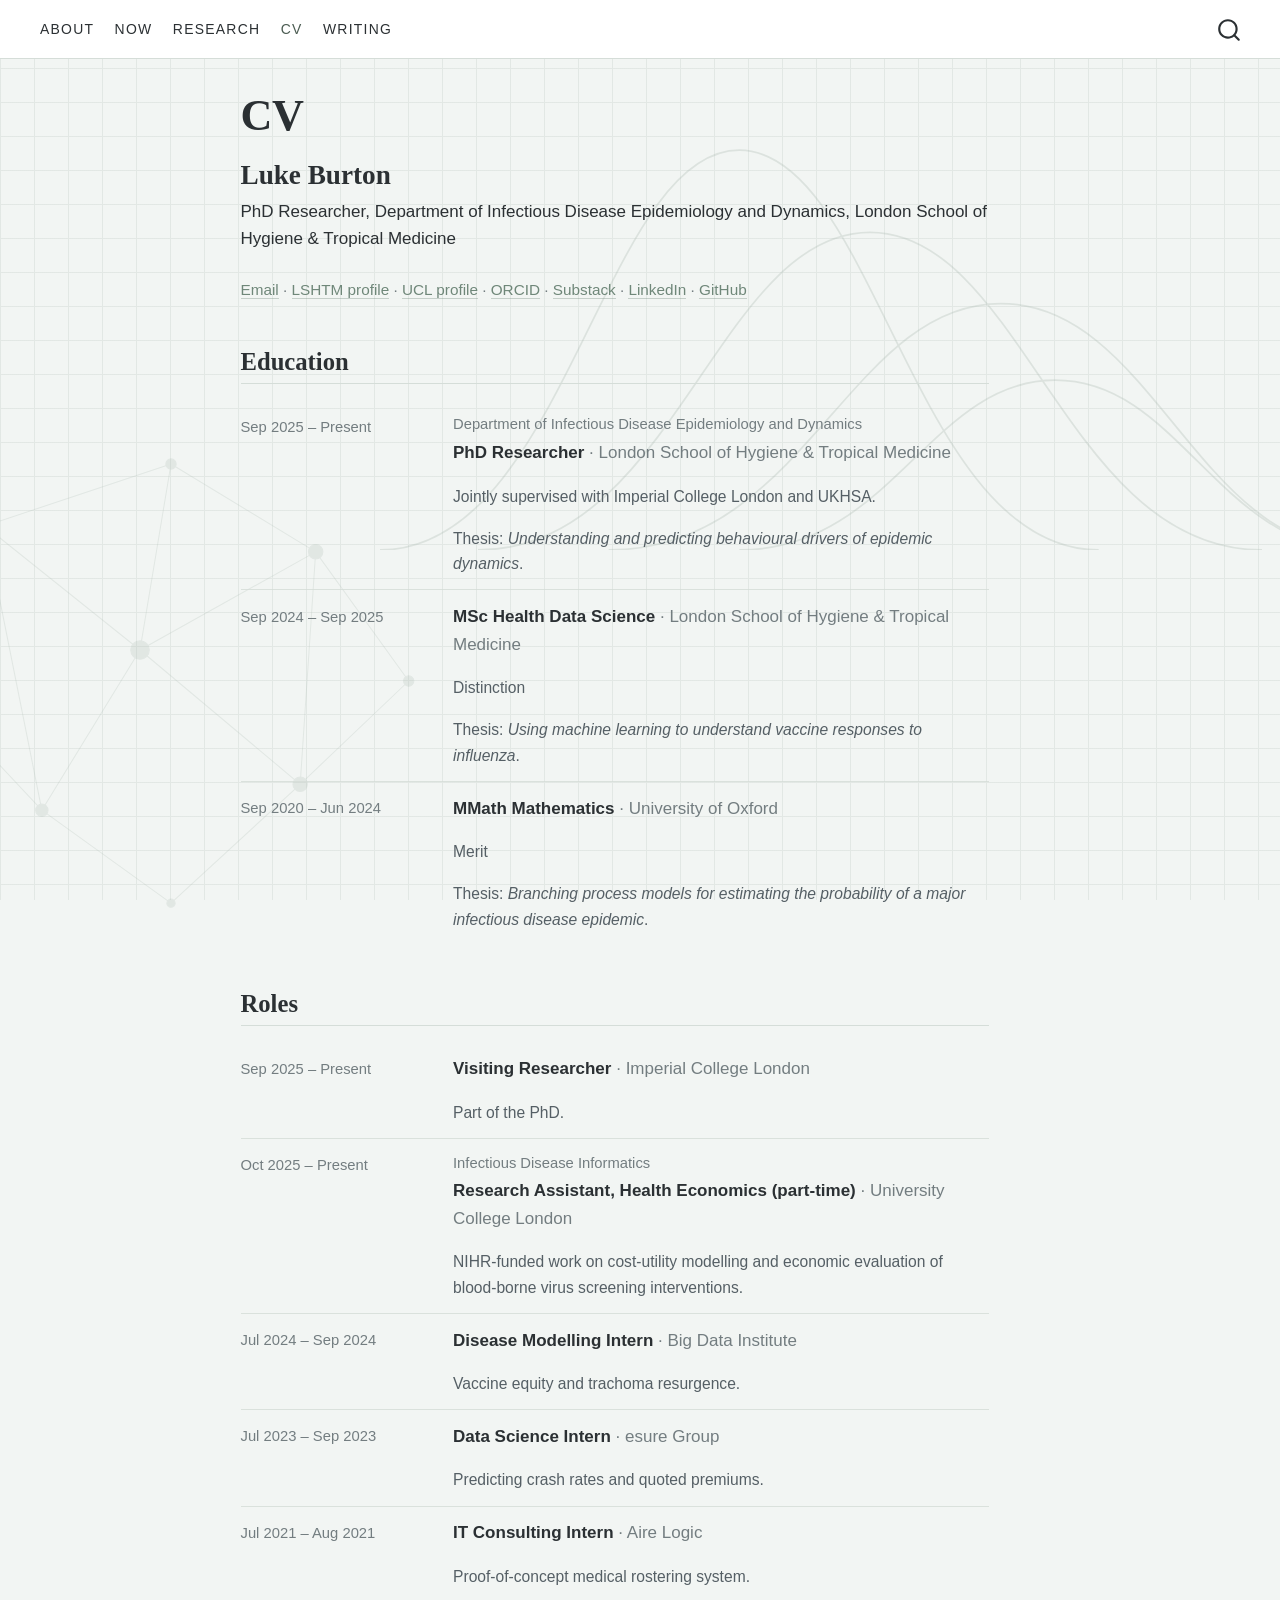
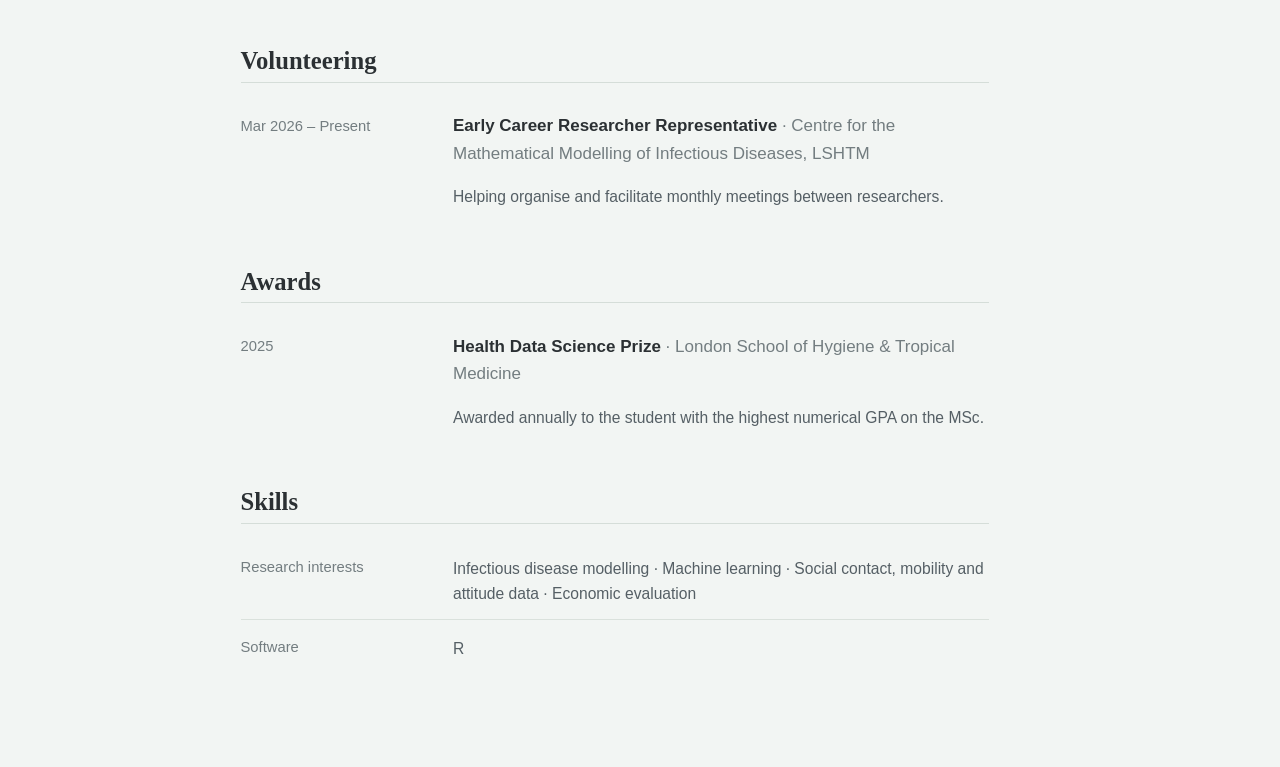
==== commit 0dc2f694: "Built site for gh-pages" ====
--- a/cv.html
+++ b/cv.html
@@ -45,7 +45,7 @@
 <link href="site_libs/quarto-html/quarto-syntax-highlighting-64a204ab8560d761af7679ceaba22944.css" rel="stylesheet" id="quarto-text-highlighting-styles">
 <script src="site_libs/bootstrap/bootstrap.min.js"></script>
 <link href="site_libs/bootstrap/bootstrap-icons.css" rel="stylesheet">
-<link href="site_libs/bootstrap/bootstrap-5bb09450fe2c5aace1204da6cc6038b9.min.css" rel="stylesheet" append-hash="true" id="quarto-bootstrap" data-mode="light">
+<link href="site_libs/bootstrap/bootstrap-2320b2c2a99785e9e9ef2d390f8d18b9.min.css" rel="stylesheet" append-hash="true" id="quarto-bootstrap" data-mode="light">
 <script id="quarto-search-options" type="application/json">{
   "location": "navbar",
   "copy-button": false,
@@ -162,7 +162,7 @@
 <div class="cv-dept">
 <p>Department of Infectious Disease Epidemiology and Dynamics</p>
 </div>
-<p><strong>PhD, Epidemiology</strong> <span class="cv-org">London School of Hygiene &amp; Tropical Medicine</span></p>
+<p><strong>PhD Researcher</strong> <span class="cv-org">London School of Hygiene &amp; Tropical Medicine</span></p>
 <div class="cv-notes">
 <p>Jointly supervised with Imperial College London and UKHSA.</p>
 <p>Thesis: <em>Understanding and predicting behavioural drivers of epidemic dynamics</em>.</p>
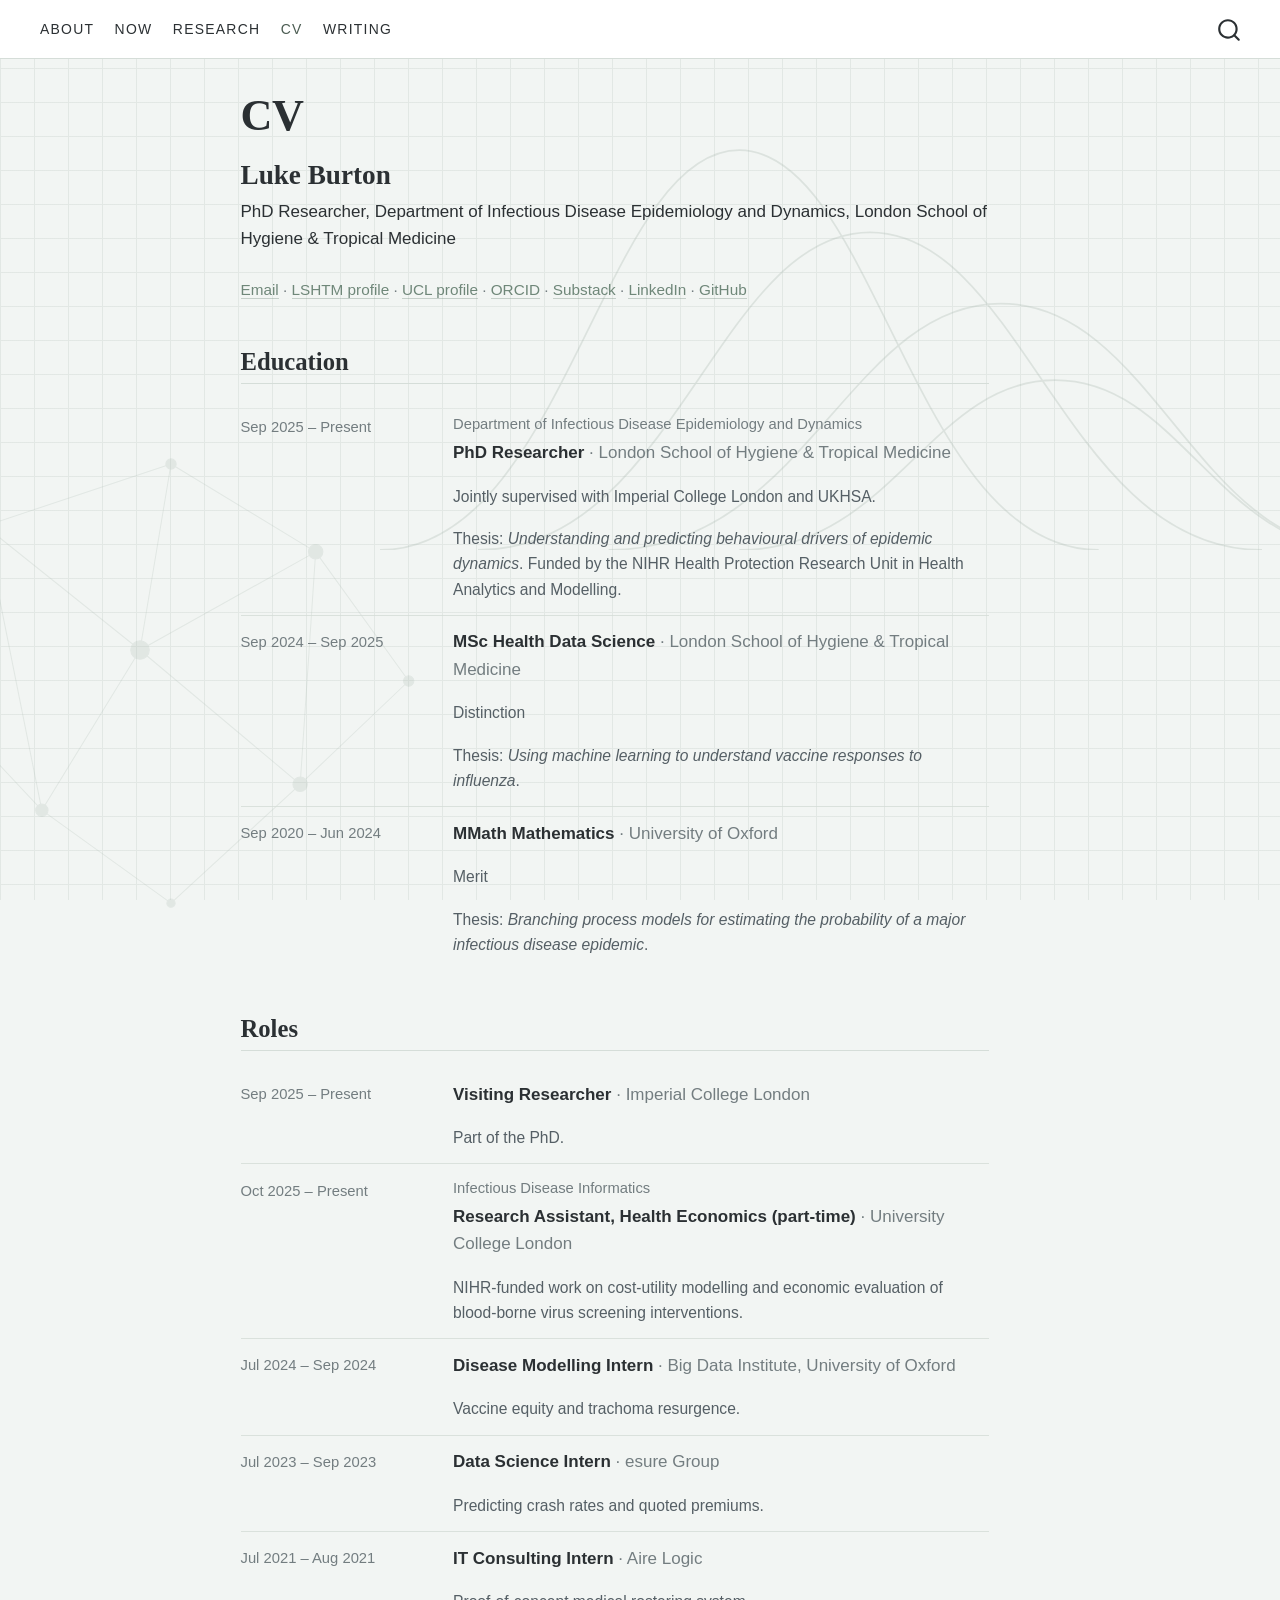
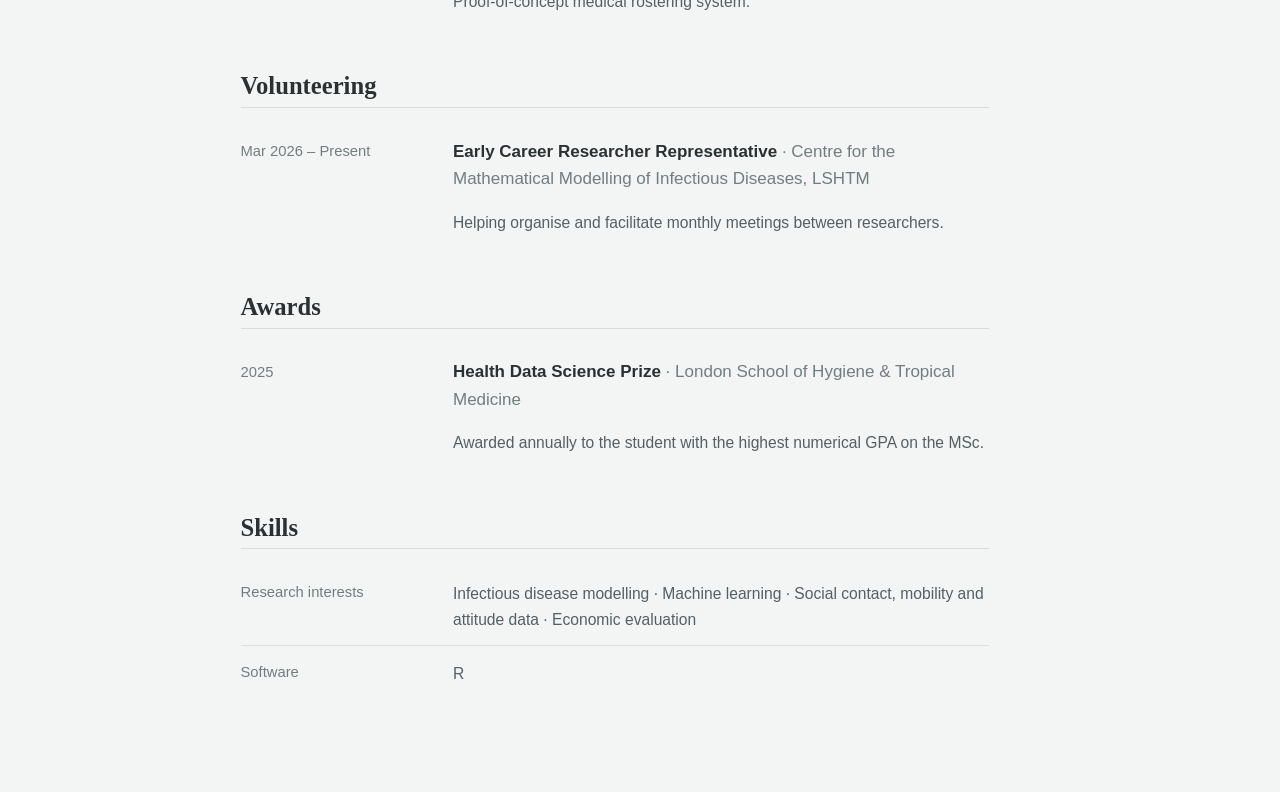
==== commit c491508c: "Built site for gh-pages" ====
--- a/cv.html
+++ b/cv.html
@@ -45,7 +45,7 @@
 <link href="site_libs/quarto-html/quarto-syntax-highlighting-64a204ab8560d761af7679ceaba22944.css" rel="stylesheet" id="quarto-text-highlighting-styles">
 <script src="site_libs/bootstrap/bootstrap.min.js"></script>
 <link href="site_libs/bootstrap/bootstrap-icons.css" rel="stylesheet">
-<link href="site_libs/bootstrap/bootstrap-2320b2c2a99785e9e9ef2d390f8d18b9.min.css" rel="stylesheet" append-hash="true" id="quarto-bootstrap" data-mode="light">
+<link href="site_libs/bootstrap/bootstrap-5bb09450fe2c5aace1204da6cc6038b9.min.css" rel="stylesheet" append-hash="true" id="quarto-bootstrap" data-mode="light">
 <script id="quarto-search-options" type="application/json">{
   "location": "navbar",
   "copy-button": false,
@@ -165,7 +165,7 @@
 <p><strong>PhD Researcher</strong> <span class="cv-org">London School of Hygiene &amp; Tropical Medicine</span></p>
 <div class="cv-notes">
 <p>Jointly supervised with Imperial College London and UKHSA.</p>
-<p>Thesis: <em>Understanding and predicting behavioural drivers of epidemic dynamics</em>.</p>
+<p>Thesis: <em>Understanding and predicting behavioural drivers of epidemic dynamics</em>. Funded by the NIHR Health Protection Research Unit in Health Analytics and Modelling.</p>
 </div>
 </div>
 </div>
@@ -227,7 +227,7 @@
 <p>Jul 2024 – Sep 2024</p>
 </div>
 <div class="cv-body">
-<p><strong>Disease Modelling Intern</strong> <span class="cv-org">Big Data Institute</span></p>
+<p><strong>Disease Modelling Intern</strong> <span class="cv-org">Big Data Institute, University of Oxford</span></p>
 <div class="cv-notes">
 <p>Vaccine equity and trachoma resurgence.</p>
 </div>
